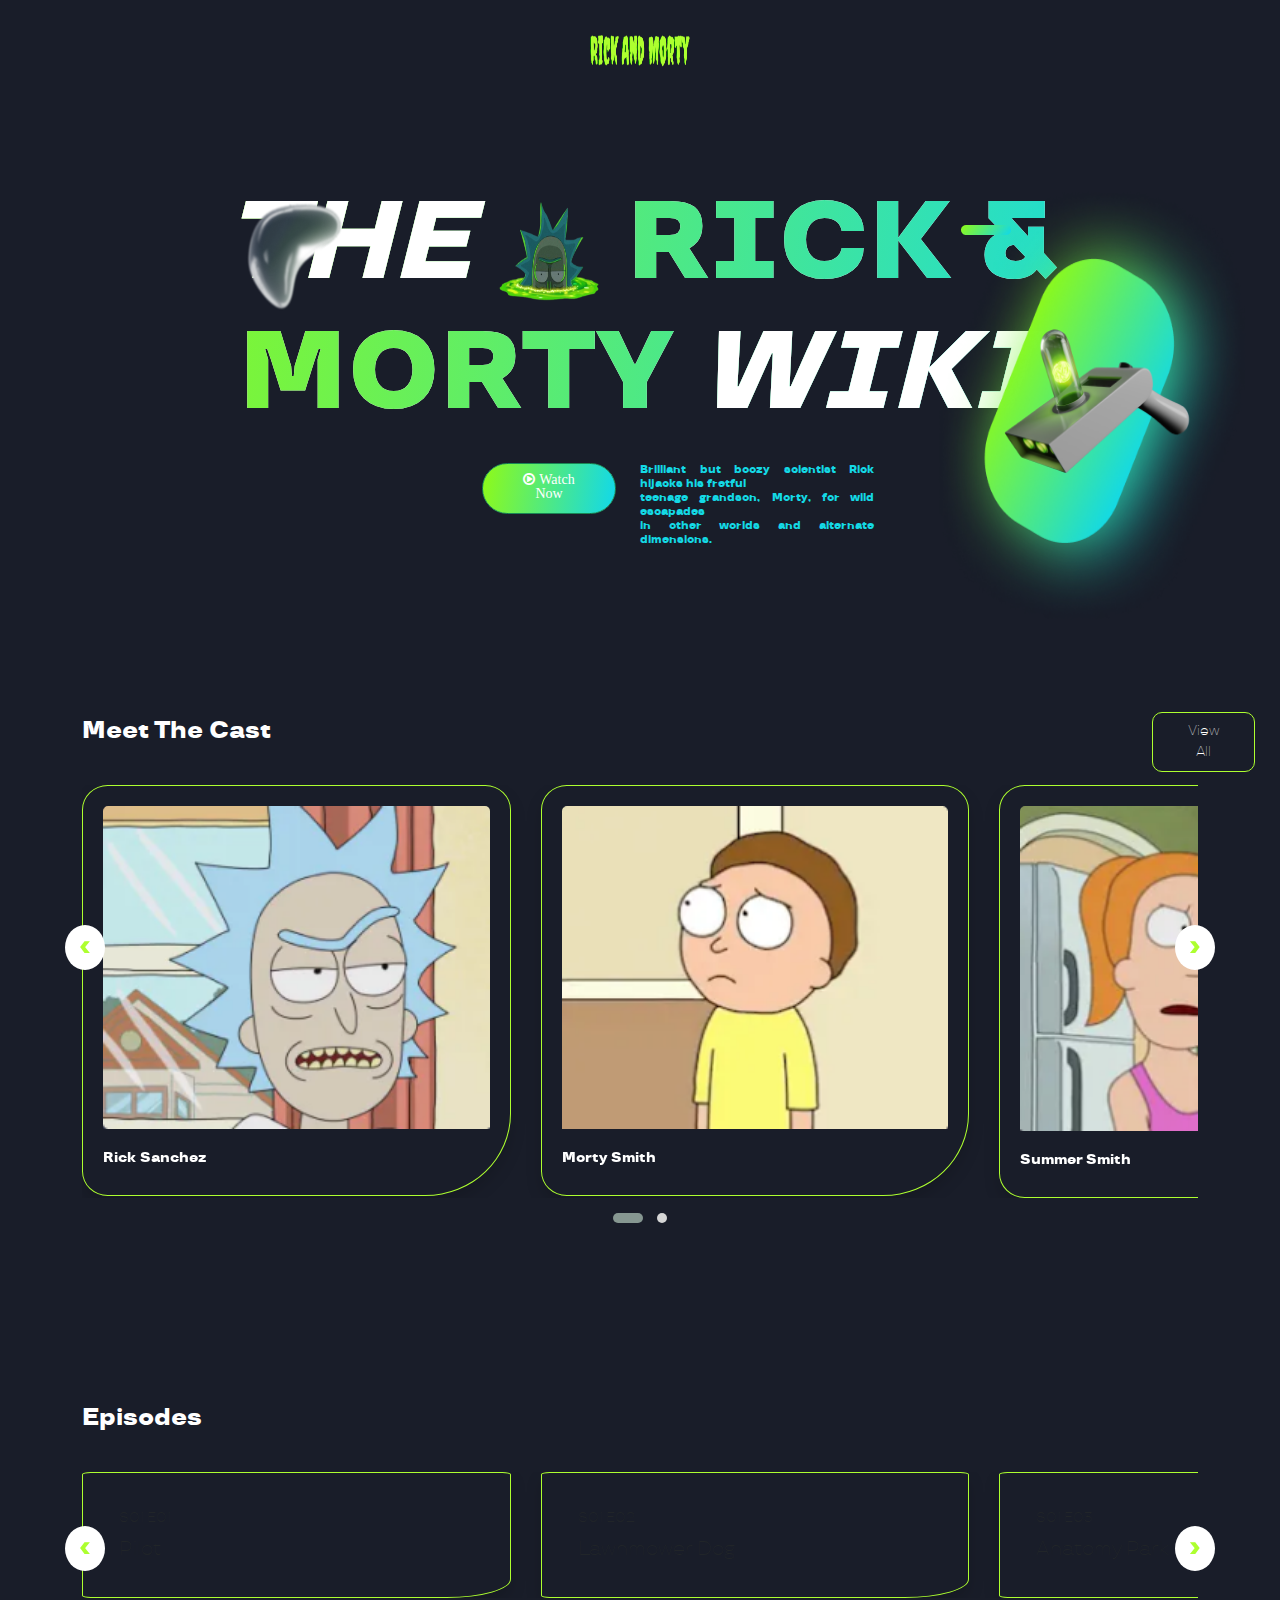
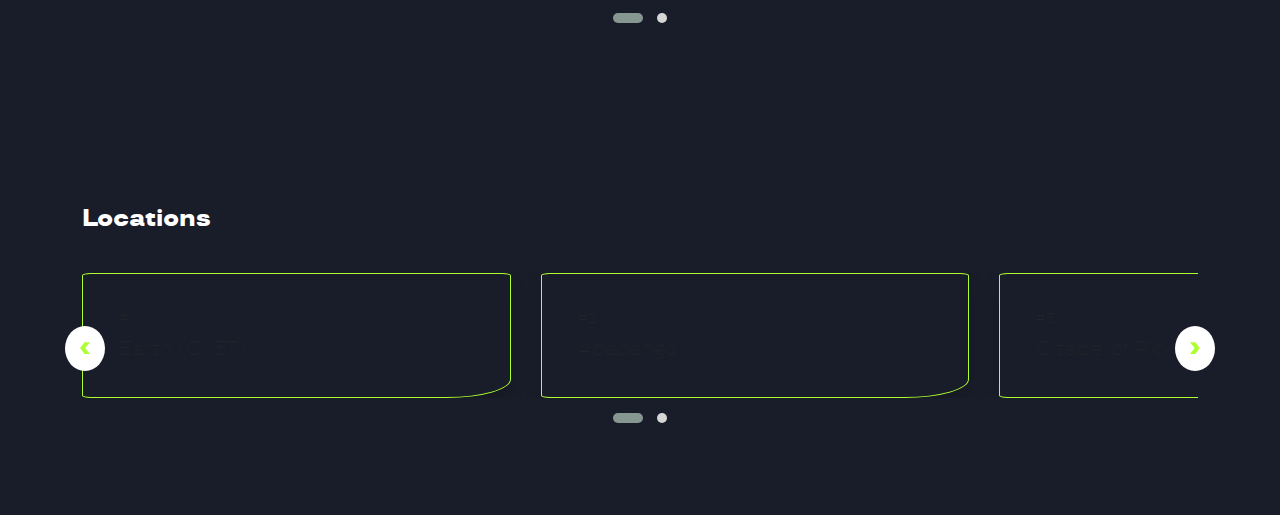
==== index.html @ a4ca206f "Add files via upload" ====
<!doctype html>
<html lang="en">
  <head>
    <!-- Required meta tags -->
    <meta charset="utf-8">
    <meta name="viewport" content="width=device-width, initial-scale=1">

    <!-- Bootstrap CSS -->
    <link href="https://cdn.jsdelivr.net/npm/bootstrap@5.0.2/dist/css/bootstrap.min.css" rel="stylesheet">
    <!-- tt travels front -->
    <link rel="stylesheet" href="front/stylesheet.css">
    <!-- front awesome -->
    <link rel="stylesheet" href="https://cdnjs.cloudflare.com/ajax/libs/font-awesome/4.7.0/css/font-awesome.min.css">
    <!-- Owl-carousel CSS -->
    <link rel="stylesheet" href="https://cdnjs.cloudflare.com/ajax/libs/OwlCarousel2/2.3.4/assets/owl.carousel.css">
    <link rel="stylesheet" href="https://cdnjs.cloudflare.com/ajax/libs/OwlCarousel2/2.3.4/assets/owl.theme.default.min.css">

    <link rel="stylesheet" href="css/style.css">
    <link rel="stylesheet" href="css/responsive.css">

    <title>RICK AND MORTY</title>
  </head>
  <body>
    
    <section class="header-section">
      <!-- Top header start -->
      <div class="header">
        <div class="container">
          <div class="row">
            <div class="col-lg-12">
              <img src="img/Logo.png" class="logo" alt="">
            </div>
          </div>
        </div>
      </div>
      <!-- Top header start -->

      <!-- Banner start  -->
      <div class="banner">
        <div class="container">
          <div class="row">
            <div class="col-lg-12">
              <img src="img/bubble.png" class="bubble" alt="">
              <img src="img/pill.png" class="pill" alt="">
              <div class="">
                <h1 class=""><span>The </span><img src="img/portal.png" class="portal" alt=""> Rick &<br>MORTY <span>WIKI</span></h1>
              </div>
              <img src="img/Gun.png" class="gun" alt="">
            </div>
            <div class="row">
              <div class="col-lg-6 col-12">
                <i class="fa-thin fa-circle-play"></i>
                <a href="https://www.youtube.com/watch?v=KQ9Cgdsa9tc" class="btn btn-success">
                  <i class="fa fa-play-circle-o">  Watch Now</i>
                </a>
              </div>
              <div class="col-lg-6 col-12">
                <p>Brilliant but boozy scientist Rick hijacks his fretful<br>teenage grandson, Morty, for wild escapades<br>in other worlds and alternate dimensions.</p>
              </div>
            </div>
          </div>
        </div>
      </div>
      <!-- Banner end  -->
      <!-- Character start  -->
    <div class="view-cast">
      <div class="container">
        <div class="row">
          <div class="col-lg-6 col-6">
            <h4>Meet The Cast</h4>
          </div>
          <div class="col-lg-6 col-6">
            <a href="cast.html" class="btn btn-success">View All</a>
          </div>
        </div>
        <div class="row">
          <div class="owl-carousel owl-theme character">
            <div class="card border-1 shadow items">
              <a href="cast-details.html"><img src="img/cc1.png" class="card-img-top img-fluid" alt="..."></a>
              <div class="card-body">
                <h5 class="card-title">Rick Sanchez</h5>
                <!-- <p class="card-text">Rick Sanchez</p> -->
              </div>
            </div>
            <div class="card border-1 shadow items">
              <a href="cast-details.html"><img src="img/cc2.png" class="card-img-top img-fluid" alt="..."></a>
              <div class="card-body">
                <h5 class="card-title">Morty Smith</h5>
                <!-- <p class="card-text">Rick Sanchez</p> -->
              </div>
            </div>
            <div class="card border-1 shadow items">
              <a href="cast-details.html"><img src="img/cc3.png" class="card-img-top img-fluid" alt="..."></a>
              <div class="card-body">
                <h5 class="card-title">Summer Smith</h5>
                <!-- <p class="card-text">Rick Sanchez</p> -->
              </div>
            </div>
            <div class="card border-1 shadow items">
              <a href="cast-details.html"><img src="img/cc4.png" class="card-img-top img-fluid" alt="..."></a>
              <div class="card-body">
                <h5 class="card-title">Beth Smith</h5>
                <!-- <p class="card-text">Rick Sanchez</p> -->
              </div>
            </div>
          </div>
        </div>
      </div>
    </div>
    <!-- Character end -->
    <!-- Episodes start  -->
    <div class="episode-section">
      <div class="container">
        <div class="row">
          <div class="col-lg-12">
            <h4>Episodes</h4>
          </div>
        </div>
        <div class="row">
          <div class="owl-carousel owl-theme fruits">
            <div class="card border-1 shadow items ">
              <div class="card-body">
                <p class="card-title">S01 E01</p>
                <h5 class="card-text">Pilot</h5>
              </div>
            </div>
            <div class="card border-1 shadow items">
              <div class="card-body">
                <p class="card-title">S01 E02</p>
                <h5 class="card-text">Lawnmower Dog</h5>
              </div>
            </div>
            <div class="card border-1 shadow items">
              <div class="card-body">
                <p class="card-title">S01 E03</p>
                <h5 class="card-text">Anatomy Park</h5>
              </div>
            </div>
            <div class="card border-1 shadow items">
              <div class="card-body">
                <p class="card-title">S01 E04</p>
                <h5 class="card-text">M. Night Shaym-Aliens!</h5>
              </div>
            </div>
          </div>
        </div>
      </div>
    </div>
    <!-- Episodes end  -->
    <!-- Location start  -->
    <div class="location-section">
      <div class="container">
        <div class="row">
          <div class="col-lg-12">
            <h4>Locations</h4>
          </div>
        </div>
        <div class="row">
          <div class="owl-carousel owl-theme fruits">
            <div class="card border-1 shadow items ">
              <div class="card-body">
                <p class="card-title">#1</p>
                <h5 class="card-text">Earth (C-137)</h5>
              </div>
            </div>
            <div class="card border-1 shadow items">
              <div class="card-body">
                <p class="card-title">#2</p>
                <h5 class="card-text">Abadango</h5>
              </div>
            </div>
            <div class="card border-1 shadow items">
              <div class="card-body">
                <p class="card-title">#3</p>
                <h5 class="card-text">Citadel of Ricks</h5>
              </div>
            </div>
            <div class="card border-1 shadow items">
              <div class="card-body">
                <p class="card-title">#4</p>
                <h5 class="card-text">Worldender's lair</h5>
              </div>
            </div>
          </div>
        </div>
      </div>
    </div>
    <!-- Location end  -->
    </section>

    <script src="https://cdn.jsdelivr.net/npm/bootstrap@5.0.2/dist/js/bootstrap.bundle.min.js"></script>
    <!-- jquery plugin -->
    <script src="https://cdnjs.cloudflare.com/ajax/libs/jquery/3.6.3/jquery.min.js"></script>
    <!-- Owl-carousel js -->
    <script src="https://cdnjs.cloudflare.com/ajax/libs/OwlCarousel2/2.3.4/owl.carousel.min.js"></script>
    <!-- Custom js  -->
    <script src="js/custom.js"></script>
  </body>
</html>
---- front/stylesheet.css ----
/*! Generated by Font Squirrel (https://www.fontsquirrel.com) on February 12, 2023 */



@font-face {
    font-family: 'tt_travels';
    src: url('tttravels-black-webfont.woff2') format('woff2'),
         url('tttravels-black-webfont.woff') format('woff');
    font-weight: normal;
    font-style: normal;

}




@font-face {
    font-family: 'tt_travels_bold';
    src: url('tttravels-bold-webfont.woff2') format('woff2'),
         url('tttravels-bold-webfont.woff') format('woff');
    font-weight: bold;
    font-style: normal;

}




@font-face {
    font-family: 'tt_travels';
    src: url('tttravels-demibold-webfont.woff2') format('woff2'),
         url('tttravels-demibold-webfont.woff') format('woff');
    font-weight: bold;
    font-style: normal;

}




@font-face {
    font-family: 'tt_travels';
    src: url('tttravels-extrabold-webfont.woff2') format('woff2'),
         url('tttravels-extrabold-webfont.woff') format('woff');
    font-weight: bold;
    font-style: normal;

}




@font-face {
    font-family: 'tt_travels';
    src: url('tttravels-extralight-webfont.woff2') format('woff2'),
         url('tttravels-extralight-webfont.woff') format('woff');
    font-weight: normal;
    font-style: normal;

}




@font-face {
    font-family: 'tt_travels';
    src: url('tttravels-light-webfont.woff2') format('woff2'),
         url('tttravels-light-webfont.woff') format('woff');
    font-weight: normal;
    font-style: normal;

}




@font-face {
    font-family: 'tt_travels';
    src: url('tttravels-medium-webfont.woff2') format('woff2'),
         url('tttravels-medium-webfont.woff') format('woff');
    font-weight: normal;
    font-style: normal;

}




@font-face {
    font-family: 'tt_travels_regular';
    src: url('tttravels-regular-webfont.woff2') format('woff2'),
         url('tttravels-regular-webfont.woff') format('woff');
    font-weight: normal;
    font-style: normal;

}




@font-face {
    font-family: 'tt_travels';
    src: url('tttravels-thin-webfont.woff2') format('woff2'),
         url('tttravels-thin-webfont.woff') format('woff');
    font-weight: normal;
    font-style: normal;

}
---- css/style.css ----
*{
    padding: 0px;
    margin: 0px;
    font-family: 'tt_travels';
}
body{
    font-size: 14px;
    line-height: 1.4em;
    background: #191D29;
}
h1, h2, h3, h4, h5, h6{
    font-family: 'tt_travels';
}
a, a:hover{
    text-decoration: none;
}

/*****************************************************
* RICK AND MORTY code goes here....
*****************************************************/
.header-section{
    width: 100%;
}
.header .logo{
    width: 100px;
    height: 50px;
    display: block;
    margin: 25px auto;
}

.banner{
    width: 100%;
    padding: 80px 0px;
    text-align: center;
}
.banner .bubble {
    position: absolute;
    left: 15%;
    top: 15%;
    width: 195px;
    height: 218px;
}
.banner .portal{
    width: 100px;
    height: 100px;
}
.banner .pill{
    position: absolute;
    top: 25%;
    right: 21%;
}
.banner .gun {
    position: absolute;
    right: 2%;
    top: 20%;
    width: 325px;
    height: 450px;
}
.banner h1{
    font-size: 110px;
    font-weight: 800;
    line-height: 130px;
    letter-spacing: 0em;
    text-transform: uppercase;
    background: linear-gradient(99.46deg, #9DFE00 -10.9%, #14D9E6 97.14%),
    linear-gradient(0deg, #FFFFFF, #FFFFFF);
    -webkit-background-clip: text;
    -webkit-text-fill-color: transparent;
}
.banner h1 span{
    font-style: italic;
    color: #fff;
    background: linear-gradient(0deg, #FFFFFF, #FFFFFF);
    -webkit-background-clip: text;
    -webkit-text-fill-color: transparent;
}
.banner p{
    font-size: 11px;
    font-weight: 600;
    line-height: 14px;
    text-align: justify;
    letter-spacing: 0em;
    color: #14D9E5;
    margin: 15px 300px 0px 0px;

}
.banner .btn-success {
    color: #fff;
    background: linear-gradient(99.46deg, #9DFE00 -10.9%, #14D9E6 97.14%),
    linear-gradient(0deg, #FFFFFF, #FFFFFF);
    padding: 8px 35px;
    border-radius: 30px;
    font-size: 14px;
    font-weight: 500;
    margin: 15px 0px 0px 400px;
}
.banner .btn-success:hover, .header-section .btn-success:focus {
    color: #21B573;
    background: transparent;
    border-color: #ffffff;
}
/* /************************************ */
.view-cast{
    width: 100%;
    padding: 80px 0px;
}
.view-cast .btn-success{
    color: #fff;
    background: transparent;
    padding: 8px 35px;
    border-radius: 10px;
    border-color: greenyellow;
    font-size: 14px;
    font-weight: 500;
    margin: 05px 0px 0px 500px;
}
.view-cast .btn-success:hover, .header-section .btn-success:focus {
    color: #21B573;
    background: linear-gradient(99.46deg, #9DFE00 -10.9%, #14D9E6 97.14%),
    linear-gradient(0deg, #FFFFFF, #FFFFFF);
    border-color: #ffffff;
}
.view-cast .card{
    padding: 20px;
    box-shadow: 0px 10px 40px rgba(0, 0, 0, 0.1);
    border-radius: 6% 6% 20% 6% / 6% 6% 20% 6% ;
    border-color: greenyellow;
    background-color: transparent;
    /* clip-path: polygon(0 0, 100% 0, 100% 30%, 100% 79%, 81% 100%, 30% 100%, 0 100%, 0% 30%); */
}
.view-cast .card-title{
    font-size: 14px;
    font-weight: 600;
    text-transform: capitalize ;
    line-height: 18px;
    letter-spacing: 0em;
    color: #ffffff;
}
.view-cast .card-body{
    padding: 20px 0px 0px 0px;
}
.episode-section{
    width: 100%;
    padding: 80px 0px;
    color: #ffffff;
}
/* ****************************************/
.location-section{
    width: 100%;
    padding: 80px 0px;
    color: #ffffff;
}
.card{
    padding: 20px;
    box-shadow: 0px 10px 40px rgba(0, 0, 0, 0.1);
    border-radius: 2% 2% 15% 2% / 2% 2% 15% 2% ;
    border-color: greenyellow;
    background-color: transparent;
    /* clip-path: polygon(0 0, 100% 0, 100% 30%, 100% 79%, 81% 100%, 30% 100%, 0 100%, 0% 30%); */
}
h4{
    font-size: 24px;
    font-weight: 600;
    line-height: 48px;
    text-transform: capitalize;
    letter-spacing: 0em;
    color: #ffffff;
    margin: 0px 0px 30px 0px;
}
/*********************************************/
.all-cast{
    width: 100%;
    padding: 80px 0px;
}
.all-cast .card{
    margin-bottom: 80px;
}
.all-cast h2{
    font-size: 34px;
    font-weight: 600;
    line-height: 58px;
    letter-spacing: 0em;
    color: #14D9E5;
    margin: 0px 0px 30px 0px;
}
.all-cast .card-title{
    font-size: 14px;
    font-weight: 600;
    line-height: 18px;
    text-transform: capitalize;
    letter-spacing: 0em;
    color: #ffffff;
}
.all-cast .card-body{
    padding: 20px 0px 0px 0px;
}
/******************************************/
.cast-details{
    width: 100%;
    padding: 80px 0px;
}
.cast-details .name h4{
    font-size: 44px;
    font-weight: 600;
    line-height: 68px;
    text-transform: capitalize;
    letter-spacing: 0em;
    text-align: center;
    color: #14D9E5;
    margin: 70px 0px 0px 0px;
}
.cast-details .c1{
    padding: 40px;
    box-shadow: 0px 10px 40px rgba(0, 0, 0, 0.1);
    border-radius: 10px ;
    border-color: linear-gradient(99.46deg, #9DFE00 -10.9%, #14D9E6 97.14%),
    linear-gradient(0deg, #FFFFFF, #FFFFFF);
    background-color: transparent;
    /* clip-path: polygon(0 0, 100% 0, 100% 30%, 100% 79%, 81% 100%, 30% 100%, 0 100%, 0% 30%); */
}
.cast-details .icon{
    height: 200px;
    margin: 450px 180px 0px; 
}
.cast-details .card .card-title{
    font-size: 14px;
    font-weight: 600;
    line-height: 20px;
    text-transform: capitalize;
    letter-spacing: 0em;
    color: #ffffff;
}
.cast-details .card .card-text{
    font-size: 20px;
    font-weight: 600;
    line-height: 40px;
    text-transform: capitalize;
    letter-spacing: 0em;
    color: #ffffff;
}
.cast-details .card-body{
    padding: 20px 0px 0px 0px;
}
.cast-details h4{
    font-size: 24px;
    font-weight: 600;
    text-transform: capitalize;
    letter-spacing: 0em;
    color: #ffffff;
}
.cast-details .card-body ul li{
    font-size: 24px;
    font-weight: 600;
    line-height: 34px;
    text-transform: capitalize;
    letter-spacing: 0em;
    color: #ffffff; 
}
.cast-details .menubar{
    height: 250px;
    overflow: hidden;
    overflow-y: scroll;
}
/******************************************************/
::-webkit-scrollbar{
    width: 0.5rem;
}
::-webkit-scrollbar-track{
    background-color: rgba(0, 0, 0, 0.677);
}
::-webkit-scrollbar-thumb{
    width: 12px;
    height: 5px;
    background-color: #15bffd91;
    border-radius: 1rem;
    border: 0.5rem solid transparent;
    background-clip: border-box;
}
.owl-nav{
    color: greenyellow;
}
.owl-dot.active span{
    width: 30px !important;
}
.owl-prev{
    left: -10px;
}
.owl-next{
    right: -10px;
}
.owl-prev, .owl-next{
    width: 40px;
    height: 45px;
    position: absolute;
    top:30%;
    background-color: white !important;
    font-size: 2rem !important;
    border-radius: 50% !important;
}
.owl-prev b, .owl-next b{
    position: relative;
    top: -2px;
}
.owl-prev:hover, .owl-next:hover{
    color:  greenyellow !important;
}
---- css/responsive.css ----
@media (min-width: 279px) and (max-width: 319px){
    .header .logo {
        width: 94px;
        height: 35px;
        display: block;
        margin: 25px auto;
    }
    .cast-details {
        padding: 20px 0px;
    }
    .cast-details .name h4 {
        font-size: 30px;
        line-height: 50px;
        margin: 45px 0px 16px 0px;
    }
    .cast-details .icon {
        height: 0px;
        margin: 0px 0px 0px;
    }
    .cast-details .card .card-title {
        font-size: 6px;
        line-height: 12px;
    }
    .cast-details .card .card-text {
        font-size: 10px;
        line-height: 16px;
    }
    .cast-details .card-body ul li {
        font-size: 14px;
        line-height: 24px;
    }
    .banner{
        padding: 40px 0px;
    }
    .banner .gun {
        position: absolute;
        left: 161%;
        top: 78%;
        width: 154px;
        height: 297px;
    }
    .banner h1 {
        font-size: 25px;
        line-height: 30px;
        text-align: center;
    }
    .banner p {
        font-size: 9px;
        line-height: 13px;
        text-align: left;
        margin: 15px 0px 0px 0px;
    }
    h4 {
        font-size: 17px;
        line-height: 27px;
        margin: 0px 0px 30px 0px;
    }
    .banner .btn-success {
        padding: 8px 25px;
        border-radius: 30px;
        font-size: 12px;
        font-weight: 500;
        margin: 15px 0px 0px 0px;
    }
    .all-cast{
        padding: 40px 0px;
    }
    .all-cast h2 {
        font-size: 30px;
        line-height: 50px;
        text-align: left;
    }
    .all-cast .card-title {
        font-size: 12px;
        line-height: 16px;
    }
}
@media (min-width: 320px) and (max-width: 480px){
    .header .logo {
        width: 88px;
        height: 35px;
        display: block;
        margin: 25px auto;
    }
    .cast-details {
        padding: 20px 0px;
    }
    .cast-details .name h4 {
        font-size: 32px;
        font-weight: 600;
        line-height: 62px;
        margin: 40px 0px 32px 0px;
    }
    .cast-details .icon {
        height: 0px;
        margin: 38px 0px 0px;
    }
    .cast-details .card .card-title {
        font-size: 10px;
        font-weight: 300;
        line-height: 16px;
    }
    .cast-details .card .card-text {
        font-size: 14px;
        line-height: 18px;
    }
    .cast-details .card-body ul li {
        font-size: 18px;
        line-height: 28px;
    }
    .cast-details .menubar {
        height: 240px;
        border-radius: 5px;
    }
    .all-cast{
        padding: 40px 0px;
    }
    .all-cast h2 {
        font-size: 34px;
        line-height: 54px;
        text-align: left;
    }
    .all-cast .card-title {
        font-size: 12px;
        line-height: 16px;
    }
}
@media (min-width: 481px) and (max-width: 767px){
    .header .logo {
        width: 94px;
        height: 35px;
        display: block;
        margin: 25px auto;
    }
    .cast-details {
        padding: 20px 0px;
    }
    .cast-details .name h4 {
        font-size: 44px;
        font-weight: 600;
        line-height: 64px;
        margin: 60px 0px 45px 0px;
    }
    .cast-details .c1 {
        padding: 40px;
        margin: 40px;
    }
    .cast-details .icon {
        height: 18px;
        margin: 0px 0px 0px;
        opacity: 0;
    }
    .cast-details .card .card-title {
        font-size: 12px;
        font-weight: 500;
        line-height: 16px;
    }
    .cast-details .card .card-text {
        font-size: 18px;
        font-weight: 600;
        line-height: 34px;
    }
    .cast-details .menubar {
        height: 280px;
        border-radius: 24px;
    }
    .all-cast{
        padding: 40px 0px;
    }
    .all-cast h2 {
        font-size: 30px;
        line-height: 50px;
        text-align: left;
    }
    .all-cast .card-title {
        font-size: 12px;
        line-height: 16px;
    }  
}
@media (min-width: 768px) and (max-width: 1024px){
    .header .logo {
        width: 94px;
        height: 35px;
        display: block;
        margin: 25px auto;
    }
    .cast-details {
        padding: 20px 0px;
    }
    .banner{
        padding: 40px 0px;
        text-align: center;
    }
    .cast-details .name h4 {
        font-size: 42px;
        font-weight: 600;
        line-height: 64px;
        margin: 60px 0px 45px 0px;
    }
    .cast-details .c1 {
        padding: 60px;
        margin: 40px;
    }
    .cast-details .icon {
        height: 18px;
        margin: 0px 0px 0px;
        opacity: 0;
    }
    .cast-details .card .card-title {
        font-size: 12px;
        font-weight: 500;
        line-height: 16px;
    }
    .cast-details .card .card-text {
        font-size: 18px;
        font-weight: 600;
        line-height: 34px;
    }
    .cast-details .menubar {
        height: 280px;
        border-radius: 24px;
    }
    .all-cast{
        padding: 40px 0px;
    }
    .all-cast h2 {
        font-size: 38px;
        line-height: 58px;
        text-align: left;
    }
    .all-cast .card-title {
        font-size: 12px;
        line-height: 16px;
    } 
}
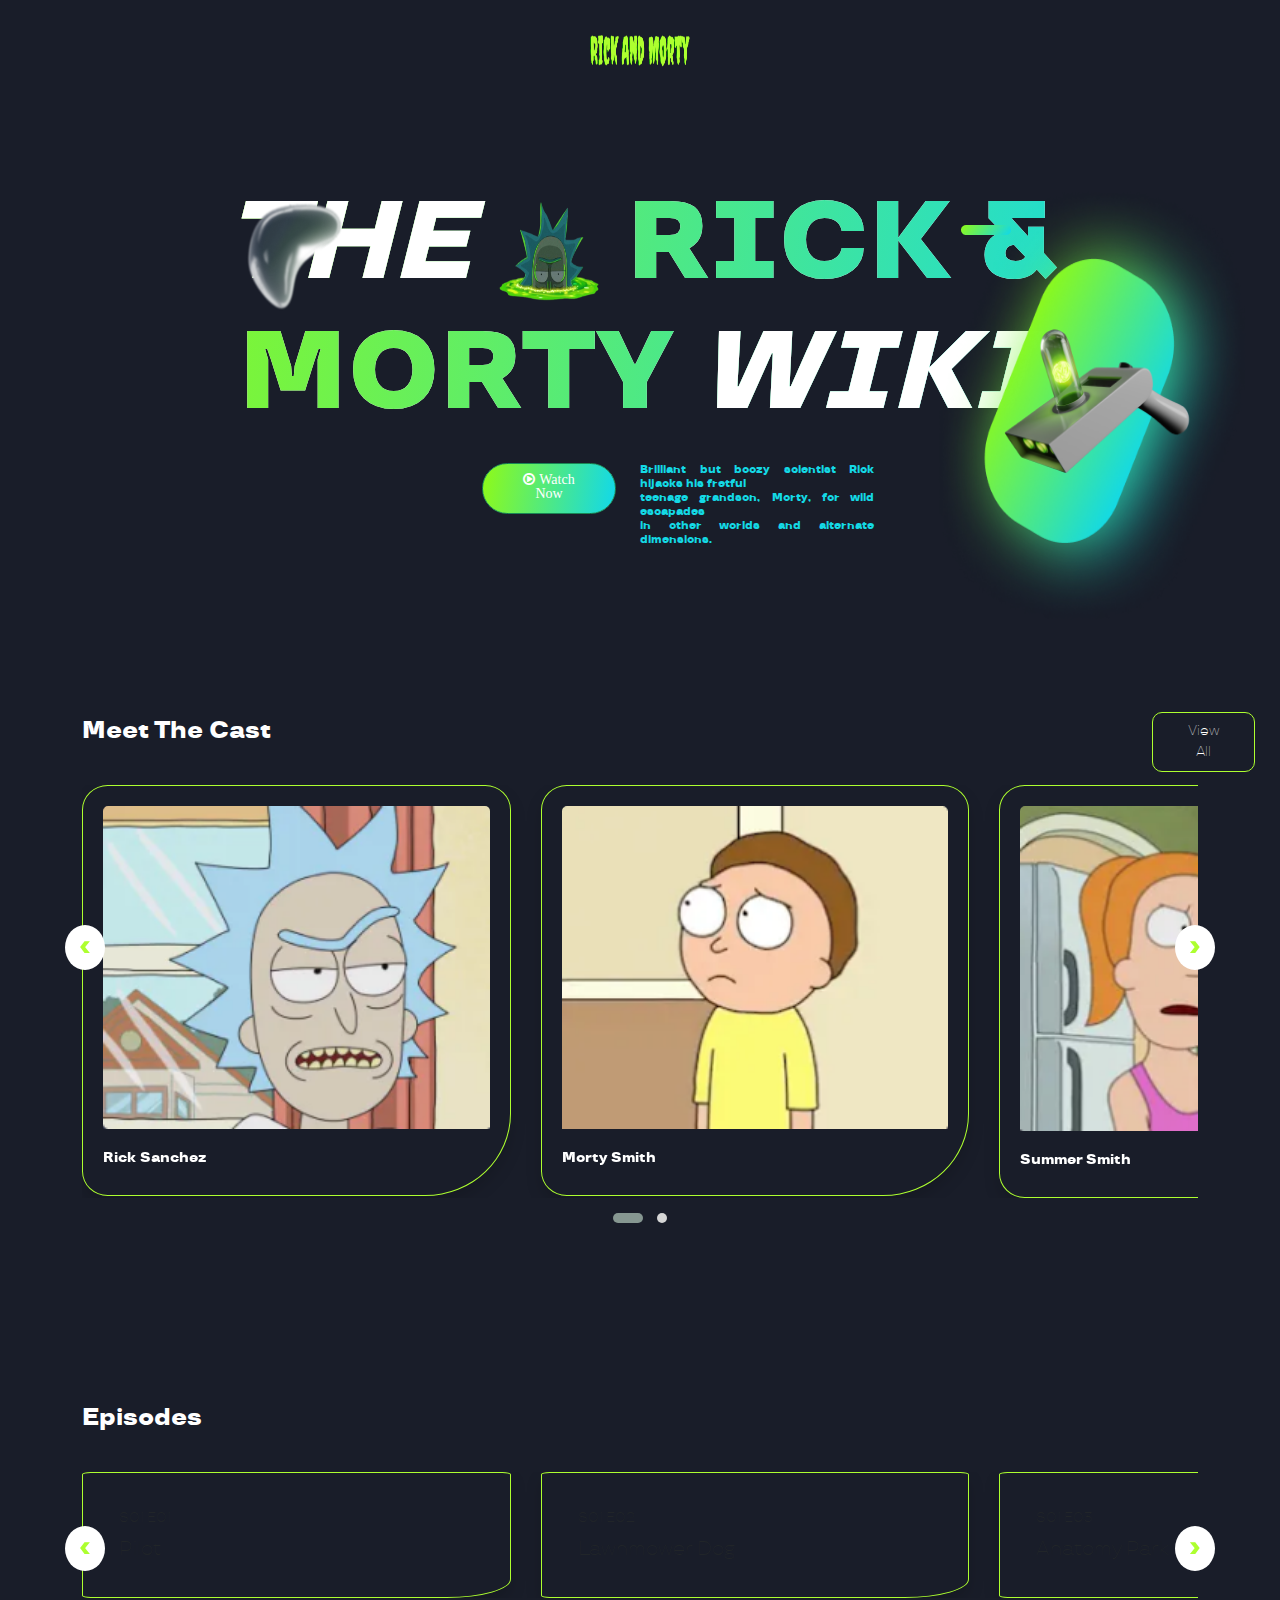
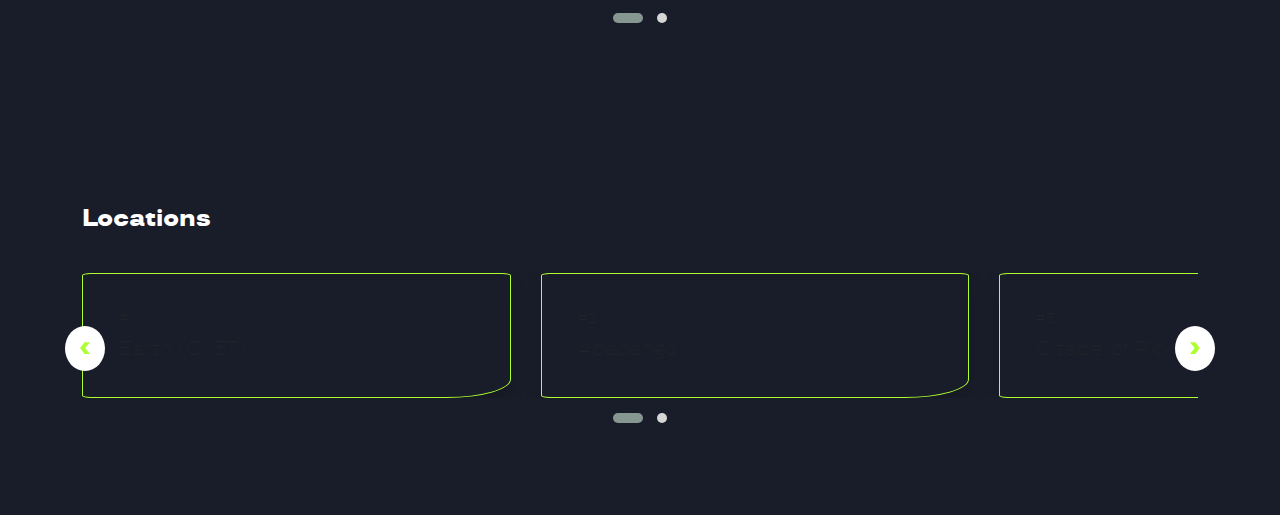
==== commit b445700b: "Update index.html" ====
--- a/index.html
+++ b/index.html
@@ -48,13 +48,15 @@
               <img src="img/Gun.png" class="gun" alt="">
             </div>
             <div class="row">
-              <div class="col-lg-6 col-12">
-                <i class="fa-thin fa-circle-play"></i>
-                <a href="https://www.youtube.com/watch?v=KQ9Cgdsa9tc" class="btn btn-success">
-                  <i class="fa fa-play-circle-o">  Watch Now</i>
-                </a>
-              </div>
-              <div class="col-lg-6 col-12">
+              <div class="col-lg-6 col-md-6 col-12">
+                <div class="watch">
+                  <i class="fa-thin fa-circle-play"></i>
+                  <a href="https://www.youtube.com/watch?v=KQ9Cgdsa9tc" class="btn btn-success">
+                    <i class="fa fa-play-circle-o">  Watch Now</i>
+                  </a>
+                </div>
+              </div>
+              <div class="col-lg-6 col-md-6 col-12">
                 <p>Brilliant but boozy scientist Rick hijacks his fretful<br>teenage grandson, Morty, for wild escapades<br>in other worlds and alternate dimensions.</p>
               </div>
             </div>
@@ -118,25 +120,25 @@
         </div>
         <div class="row">
           <div class="owl-carousel owl-theme fruits">
-            <div class="card border-1 shadow items ">
+            <div class="card h-100 border-1 shadow items ">
               <div class="card-body">
                 <p class="card-title">S01 E01</p>
                 <h5 class="card-text">Pilot</h5>
               </div>
             </div>
-            <div class="card border-1 shadow items">
+            <div class="card h-100 border-1 shadow items">
               <div class="card-body">
                 <p class="card-title">S01 E02</p>
                 <h5 class="card-text">Lawnmower Dog</h5>
               </div>
             </div>
-            <div class="card border-1 shadow items">
+            <div class="card h-100 border-1 shadow items">
               <div class="card-body">
                 <p class="card-title">S01 E03</p>
                 <h5 class="card-text">Anatomy Park</h5>
               </div>
             </div>
-            <div class="card border-1 shadow items">
+            <div class="card h-100 border-1 shadow items">
               <div class="card-body">
                 <p class="card-title">S01 E04</p>
                 <h5 class="card-text">M. Night Shaym-Aliens!</h5>
@@ -157,25 +159,25 @@
         </div>
         <div class="row">
           <div class="owl-carousel owl-theme fruits">
-            <div class="card border-1 shadow items ">
+            <div class="card h-100 border-1 shadow items ">
               <div class="card-body">
                 <p class="card-title">#1</p>
                 <h5 class="card-text">Earth (C-137)</h5>
               </div>
             </div>
-            <div class="card border-1 shadow items">
+            <div class="card h-100 border-1 shadow items">
               <div class="card-body">
                 <p class="card-title">#2</p>
                 <h5 class="card-text">Abadango</h5>
               </div>
             </div>
-            <div class="card border-1 shadow items">
+            <div class="card h-100 border-1 shadow items">
               <div class="card-body">
                 <p class="card-title">#3</p>
                 <h5 class="card-text">Citadel of Ricks</h5>
               </div>
             </div>
-            <div class="card border-1 shadow items">
+            <div class="card h-100 border-1 shadow items">
               <div class="card-body">
                 <p class="card-title">#4</p>
                 <h5 class="card-text">Worldender's lair</h5>
@@ -196,4 +198,4 @@
     <!-- Custom js  -->
     <script src="js/custom.js"></script>
   </body>
-</html>+</html>
